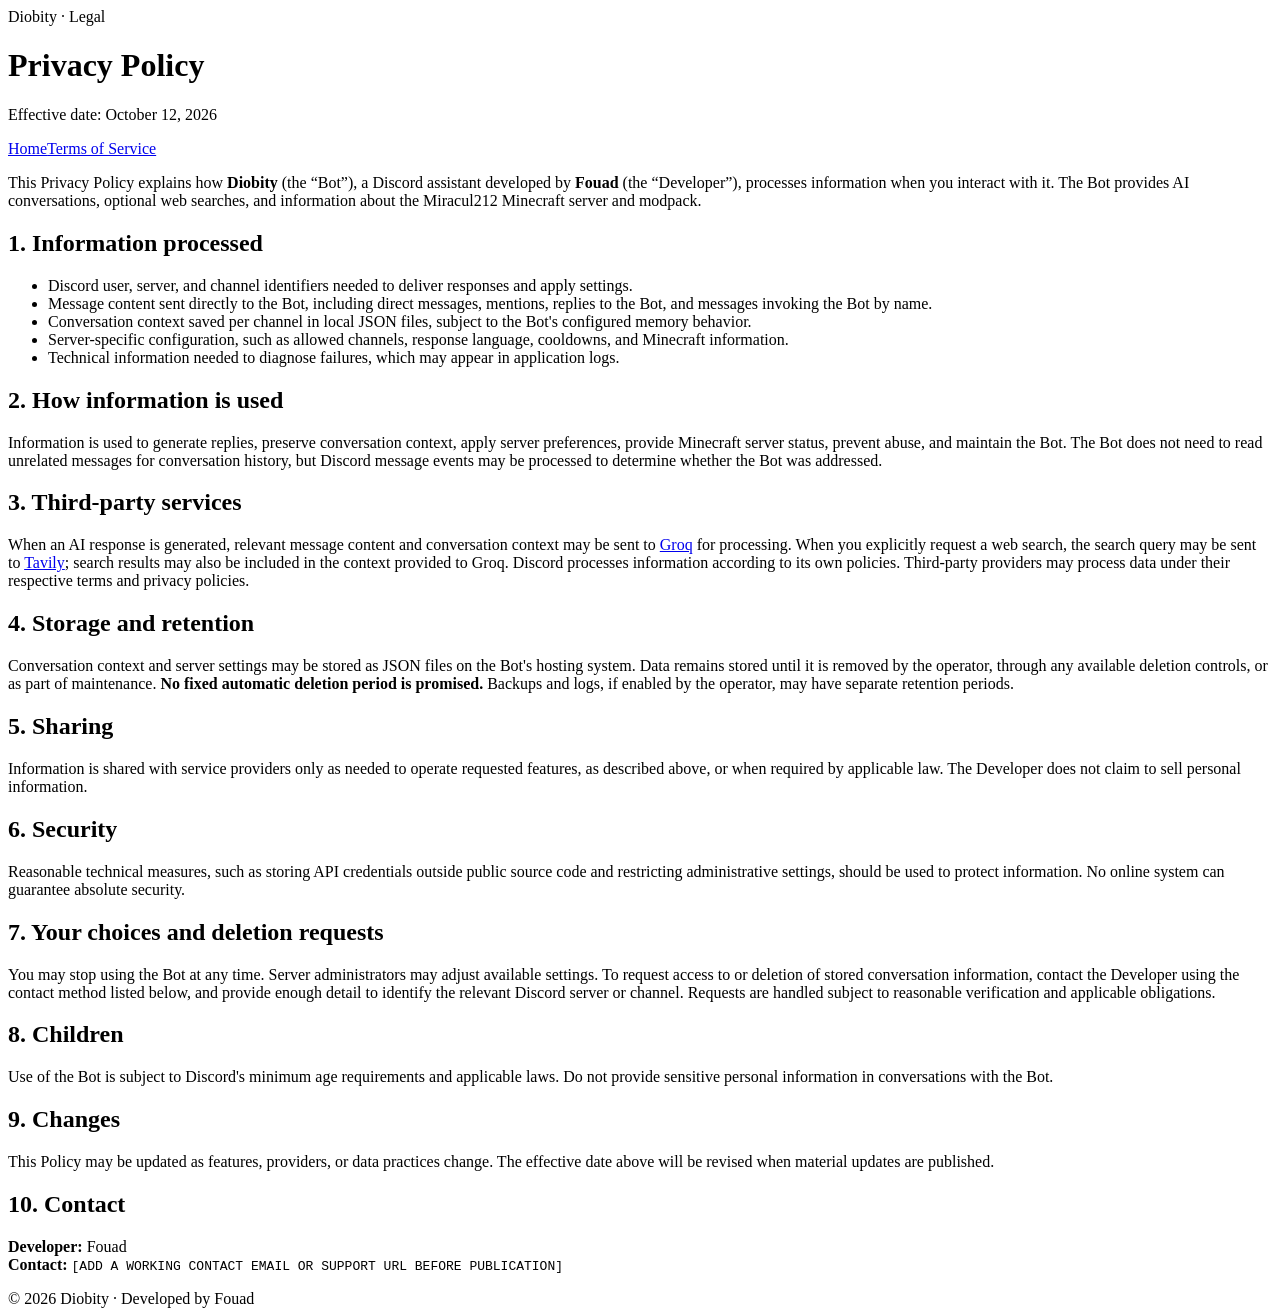
==== privacy.html @ dc1c0aa9 "Create privacy.html" ====
<!doctype html><html lang="en"><head><meta charset="utf-8"><meta name="viewport" content="width=device-width,initial-scale=1"><meta name="description" content="Privacy Policy for the Diobity Discord bot"><title>Privacy Policy | Diobity</title><link rel="stylesheet" href="style.css"></head><body><main><header><div class="eyebrow">Diobity · Legal</div><h1>Privacy Policy</h1><p>Effective date: October 12, 2026</p><nav><a href="index.html">Home</a><a href="terms.html">Terms of Service</a></nav></header><article class="panel"><p>This Privacy Policy explains how <strong>Diobity</strong> (the “Bot”), a Discord assistant developed by <strong>Fouad</strong> (the “Developer”), processes information when you interact with it. The Bot provides AI conversations, optional web searches, and information about the Miracul212 Minecraft server and modpack.</p><h2>1. Information processed</h2><ul><li>Discord user, server, and channel identifiers needed to deliver responses and apply settings.</li><li>Message content sent directly to the Bot, including direct messages, mentions, replies to the Bot, and messages invoking the Bot by name.</li><li>Conversation context saved per channel in local JSON files, subject to the Bot's configured memory behavior.</li><li>Server-specific configuration, such as allowed channels, response language, cooldowns, and Minecraft information.</li><li>Technical information needed to diagnose failures, which may appear in application logs.</li></ul><h2>2. How information is used</h2><p>Information is used to generate replies, preserve conversation context, apply server preferences, provide Minecraft server status, prevent abuse, and maintain the Bot. The Bot does not need to read unrelated messages for conversation history, but Discord message events may be processed to determine whether the Bot was addressed.</p><h2>3. Third-party services</h2><p>When an AI response is generated, relevant message content and conversation context may be sent to <a href="https://groq.com/" rel="noopener noreferrer">Groq</a> for processing. When you explicitly request a web search, the search query may be sent to <a href="https://www.tavily.com/" rel="noopener noreferrer">Tavily</a>; search results may also be included in the context provided to Groq. Discord processes information according to its own policies. Third-party providers may process data under their respective terms and privacy policies.</p><h2>4. Storage and retention</h2><p>Conversation context and server settings may be stored as JSON files on the Bot's hosting system. Data remains stored until it is removed by the operator, through any available deletion controls, or as part of maintenance. <strong>No fixed automatic deletion period is promised.</strong> Backups and logs, if enabled by the operator, may have separate retention periods.</p><h2>5. Sharing</h2><p>Information is shared with service providers only as needed to operate requested features, as described above, or when required by applicable law. The Developer does not claim to sell personal information.</p><h2>6. Security</h2><p>Reasonable technical measures, such as storing API credentials outside public source code and restricting administrative settings, should be used to protect information. No online system can guarantee absolute security.</p><h2>7. Your choices and deletion requests</h2><p>You may stop using the Bot at any time. Server administrators may adjust available settings. To request access to or deletion of stored conversation information, contact the Developer using the contact method listed below, and provide enough detail to identify the relevant Discord server or channel. Requests are handled subject to reasonable verification and applicable obligations.</p><h2>8. Children</h2><p>Use of the Bot is subject to Discord's minimum age requirements and applicable laws. Do not provide sensitive personal information in conversations with the Bot.</p><h2>9. Changes</h2><p>This Policy may be updated as features, providers, or data practices change. The effective date above will be revised when material updates are published.</p><h2>10. Contact</h2><p><strong>Developer:</strong> Fouad<br><strong>Contact:</strong> <code>[ADD A WORKING CONTACT EMAIL OR SUPPORT URL BEFORE PUBLICATION]</code></p></article><footer>© 2026 Diobity · Developed by Fouad</footer></main></body></html>
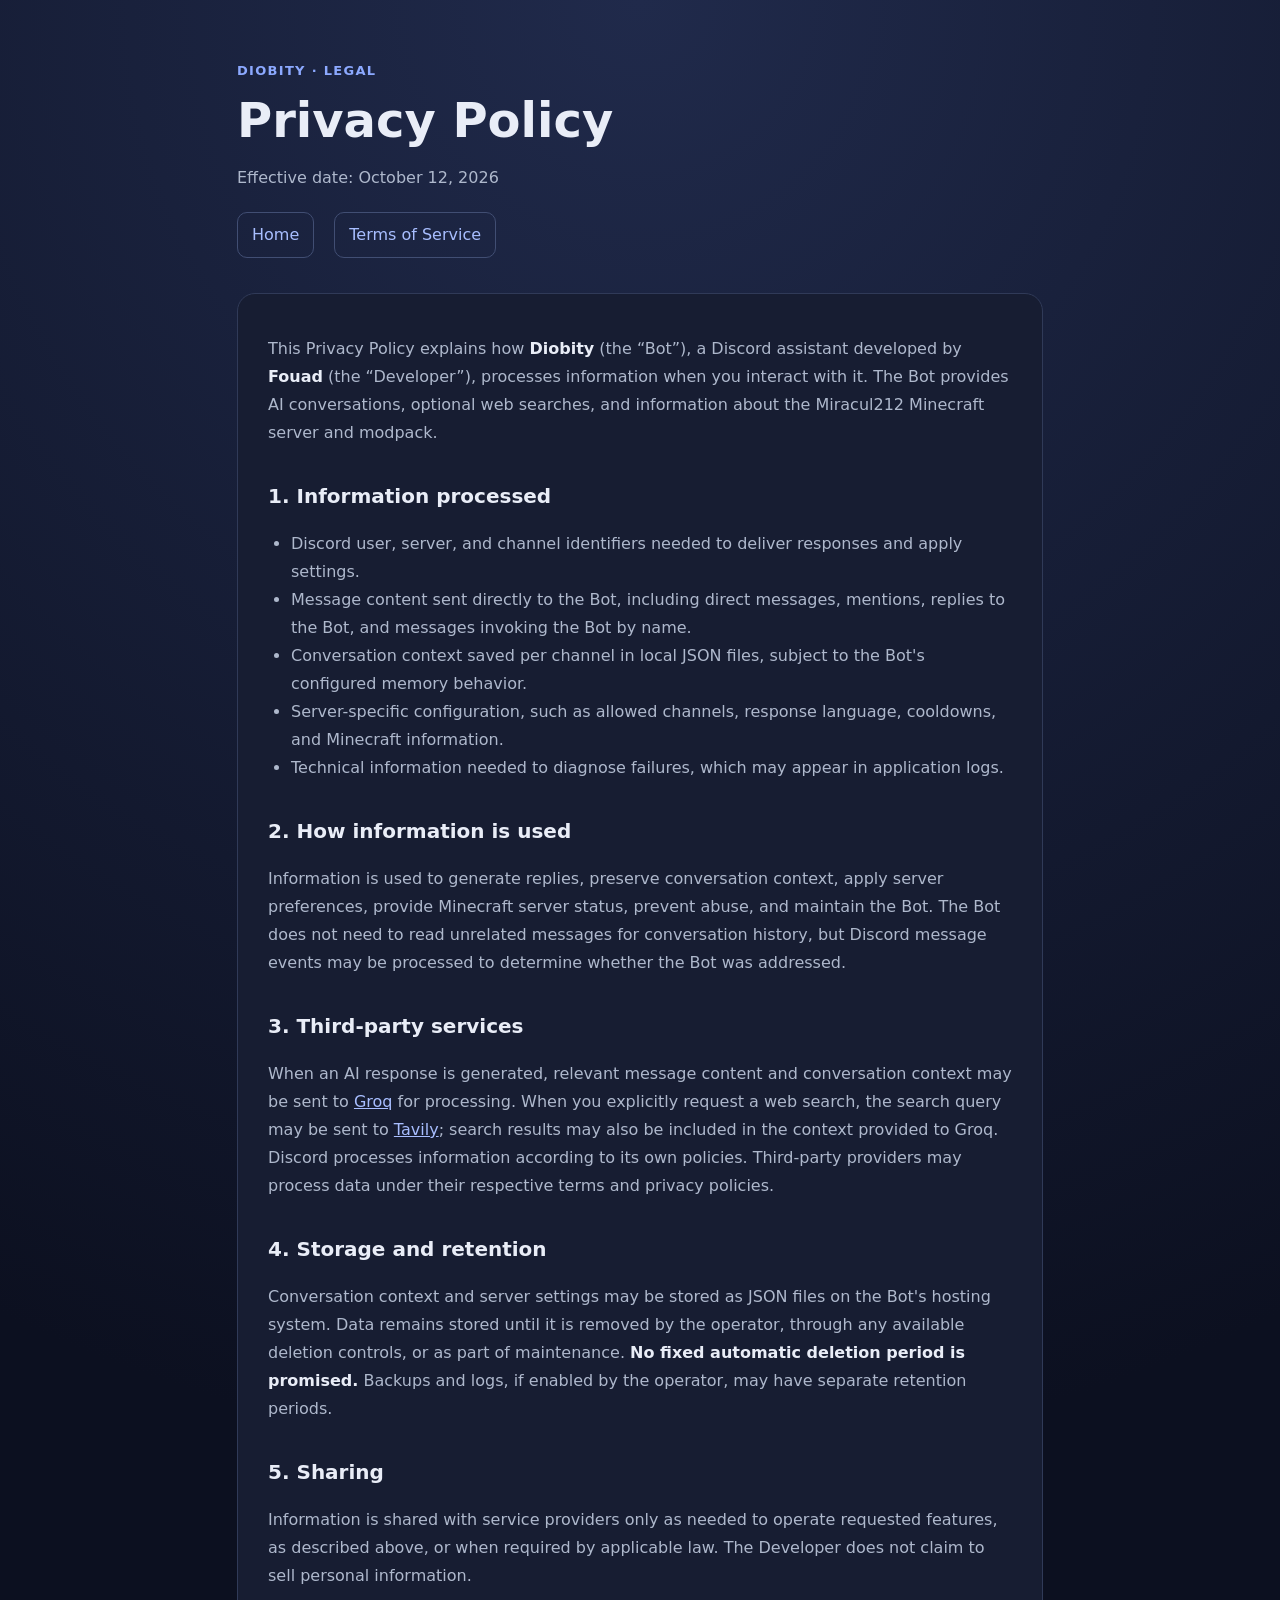
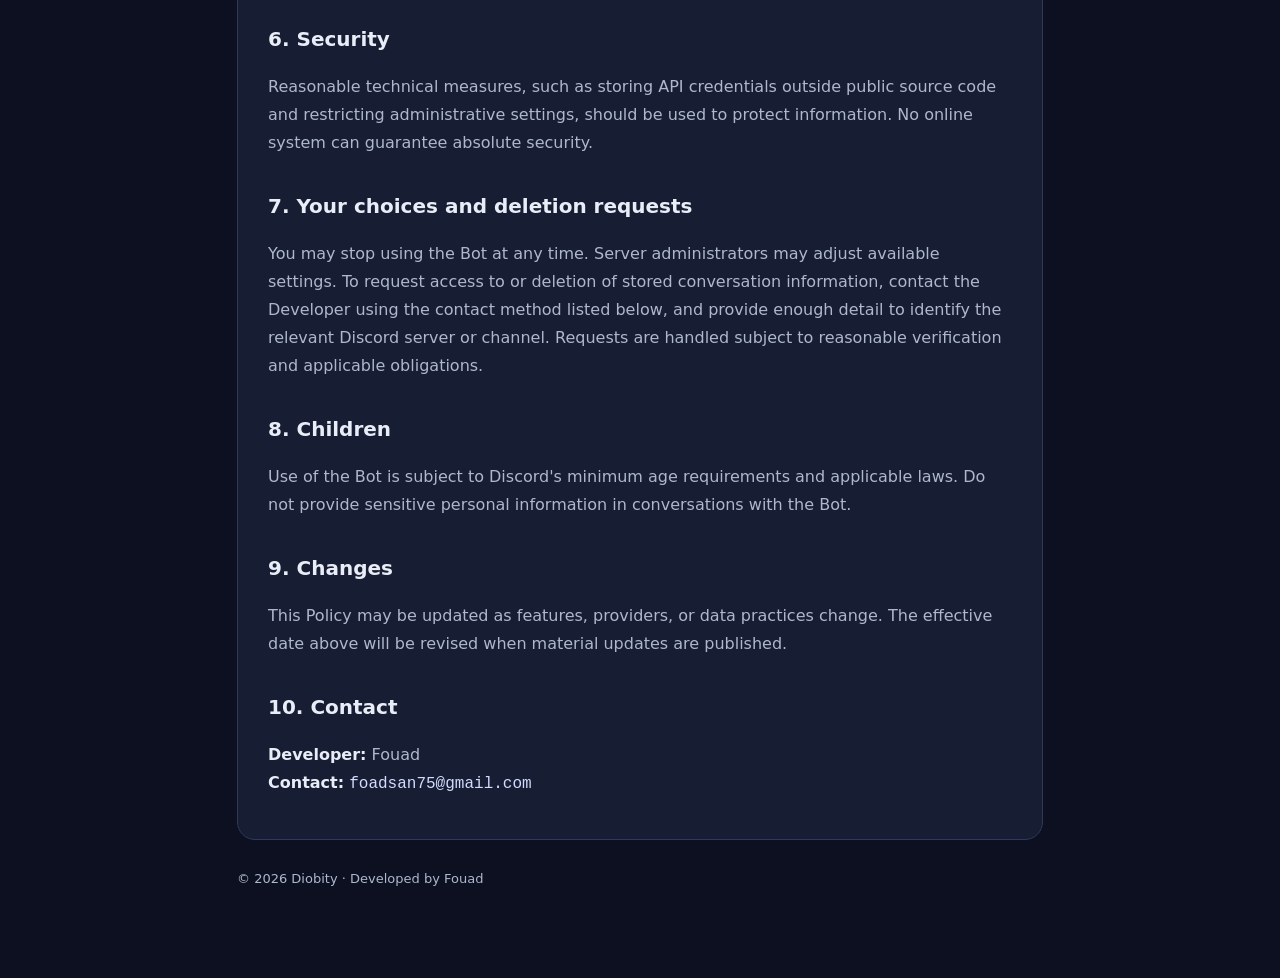
==== commit fd3a165f: "Update privacy.html" ====
--- a/privacy.html
+++ b/privacy.html
@@ -1 +1 @@
-<!doctype html><html lang="en"><head><meta charset="utf-8"><meta name="viewport" content="width=device-width,initial-scale=1"><meta name="description" content="Privacy Policy for the Diobity Discord bot"><title>Privacy Policy | Diobity</title><link rel="stylesheet" href="style.css"></head><body><main><header><div class="eyebrow">Diobity · Legal</div><h1>Privacy Policy</h1><p>Effective date: October 12, 2026</p><nav><a href="index.html">Home</a><a href="terms.html">Terms of Service</a></nav></header><article class="panel"><p>This Privacy Policy explains how <strong>Diobity</strong> (the “Bot”), a Discord assistant developed by <strong>Fouad</strong> (the “Developer”), processes information when you interact with it. The Bot provides AI conversations, optional web searches, and information about the Miracul212 Minecraft server and modpack.</p><h2>1. Information processed</h2><ul><li>Discord user, server, and channel identifiers needed to deliver responses and apply settings.</li><li>Message content sent directly to the Bot, including direct messages, mentions, replies to the Bot, and messages invoking the Bot by name.</li><li>Conversation context saved per channel in local JSON files, subject to the Bot's configured memory behavior.</li><li>Server-specific configuration, such as allowed channels, response language, cooldowns, and Minecraft information.</li><li>Technical information needed to diagnose failures, which may appear in application logs.</li></ul><h2>2. How information is used</h2><p>Information is used to generate replies, preserve conversation context, apply server preferences, provide Minecraft server status, prevent abuse, and maintain the Bot. The Bot does not need to read unrelated messages for conversation history, but Discord message events may be processed to determine whether the Bot was addressed.</p><h2>3. Third-party services</h2><p>When an AI response is generated, relevant message content and conversation context may be sent to <a href="https://groq.com/" rel="noopener noreferrer">Groq</a> for processing. When you explicitly request a web search, the search query may be sent to <a href="https://www.tavily.com/" rel="noopener noreferrer">Tavily</a>; search results may also be included in the context provided to Groq. Discord processes information according to its own policies. Third-party providers may process data under their respective terms and privacy policies.</p><h2>4. Storage and retention</h2><p>Conversation context and server settings may be stored as JSON files on the Bot's hosting system. Data remains stored until it is removed by the operator, through any available deletion controls, or as part of maintenance. <strong>No fixed automatic deletion period is promised.</strong> Backups and logs, if enabled by the operator, may have separate retention periods.</p><h2>5. Sharing</h2><p>Information is shared with service providers only as needed to operate requested features, as described above, or when required by applicable law. The Developer does not claim to sell personal information.</p><h2>6. Security</h2><p>Reasonable technical measures, such as storing API credentials outside public source code and restricting administrative settings, should be used to protect information. No online system can guarantee absolute security.</p><h2>7. Your choices and deletion requests</h2><p>You may stop using the Bot at any time. Server administrators may adjust available settings. To request access to or deletion of stored conversation information, contact the Developer using the contact method listed below, and provide enough detail to identify the relevant Discord server or channel. Requests are handled subject to reasonable verification and applicable obligations.</p><h2>8. Children</h2><p>Use of the Bot is subject to Discord's minimum age requirements and applicable laws. Do not provide sensitive personal information in conversations with the Bot.</p><h2>9. Changes</h2><p>This Policy may be updated as features, providers, or data practices change. The effective date above will be revised when material updates are published.</p><h2>10. Contact</h2><p><strong>Developer:</strong> Fouad<br><strong>Contact:</strong> <code>[ADD A WORKING CONTACT EMAIL OR SUPPORT URL BEFORE PUBLICATION]</code></p></article><footer>© 2026 Diobity · Developed by Fouad</footer></main></body></html>
+<!doctype html><html lang="en"><head><meta charset="utf-8"><meta name="viewport" content="width=device-width,initial-scale=1"><meta name="description" content="Privacy Policy for the Diobity Discord bot"><title>Privacy Policy | Diobity</title><link rel="stylesheet" href="style.css"></head><body><main><header><div class="eyebrow">Diobity · Legal</div><h1>Privacy Policy</h1><p>Effective date: October 12, 2026</p><nav><a href="index.html">Home</a><a href="terms.html">Terms of Service</a></nav></header><article class="panel"><p>This Privacy Policy explains how <strong>Diobity</strong> (the “Bot”), a Discord assistant developed by <strong>Fouad</strong> (the “Developer”), processes information when you interact with it. The Bot provides AI conversations, optional web searches, and information about the Miracul212 Minecraft server and modpack.</p><h2>1. Information processed</h2><ul><li>Discord user, server, and channel identifiers needed to deliver responses and apply settings.</li><li>Message content sent directly to the Bot, including direct messages, mentions, replies to the Bot, and messages invoking the Bot by name.</li><li>Conversation context saved per channel in local JSON files, subject to the Bot's configured memory behavior.</li><li>Server-specific configuration, such as allowed channels, response language, cooldowns, and Minecraft information.</li><li>Technical information needed to diagnose failures, which may appear in application logs.</li></ul><h2>2. How information is used</h2><p>Information is used to generate replies, preserve conversation context, apply server preferences, provide Minecraft server status, prevent abuse, and maintain the Bot. The Bot does not need to read unrelated messages for conversation history, but Discord message events may be processed to determine whether the Bot was addressed.</p><h2>3. Third-party services</h2><p>When an AI response is generated, relevant message content and conversation context may be sent to <a href="https://groq.com/" rel="noopener noreferrer">Groq</a> for processing. When you explicitly request a web search, the search query may be sent to <a href="https://www.tavily.com/" rel="noopener noreferrer">Tavily</a>; search results may also be included in the context provided to Groq. Discord processes information according to its own policies. Third-party providers may process data under their respective terms and privacy policies.</p><h2>4. Storage and retention</h2><p>Conversation context and server settings may be stored as JSON files on the Bot's hosting system. Data remains stored until it is removed by the operator, through any available deletion controls, or as part of maintenance. <strong>No fixed automatic deletion period is promised.</strong> Backups and logs, if enabled by the operator, may have separate retention periods.</p><h2>5. Sharing</h2><p>Information is shared with service providers only as needed to operate requested features, as described above, or when required by applicable law. The Developer does not claim to sell personal information.</p><h2>6. Security</h2><p>Reasonable technical measures, such as storing API credentials outside public source code and restricting administrative settings, should be used to protect information. No online system can guarantee absolute security.</p><h2>7. Your choices and deletion requests</h2><p>You may stop using the Bot at any time. Server administrators may adjust available settings. To request access to or deletion of stored conversation information, contact the Developer using the contact method listed below, and provide enough detail to identify the relevant Discord server or channel. Requests are handled subject to reasonable verification and applicable obligations.</p><h2>8. Children</h2><p>Use of the Bot is subject to Discord's minimum age requirements and applicable laws. Do not provide sensitive personal information in conversations with the Bot.</p><h2>9. Changes</h2><p>This Policy may be updated as features, providers, or data practices change. The effective date above will be revised when material updates are published.</p><h2>10. Contact</h2><p><strong>Developer:</strong> Fouad<br><strong>Contact:</strong> <code>foadsan75@gmail.com</code></p></article><footer>© 2026 Diobity · Developed by Fouad</footer></main></body></html>
--- a/style.css
+++ b/style.css
@@ -0,0 +1 @@
+:root{color-scheme:dark;--bg:#0c1020;--card:#171d32;--text:#e9edf7;--muted:#aeb8cc;--accent:#8ca9ff}*{box-sizing:border-box}body{margin:0;font:16px/1.75 system-ui,-apple-system,Segoe UI,sans-serif;background:radial-gradient(circle at top,#202a4b,var(--bg) 55%);color:var(--text)}main{max-width:850px;margin:60px auto;padding:0 22px}header{margin-bottom:30px}.eyebrow{color:var(--accent);font-weight:700;letter-spacing:.1em;text-transform:uppercase;font-size:13px}h1{font-size:clamp(2rem,5vw,3rem);line-height:1.15;margin:10px 0}h2{font-size:1.25rem;margin:32px 0 8px}p,li{color:var(--muted)}strong{color:var(--text)}a{color:#a8beff}nav{display:flex;gap:20px;flex-wrap:wrap;margin:20px 0 35px}nav a{padding:8px 14px;border:1px solid #414e73;border-radius:10px;text-decoration:none}.panel{background:var(--card);padding:25px 30px;border:1px solid #303a58;border-radius:18px}footer{padding:28px 0;color:var(--muted);font-size:13px}.notice{border-left:3px solid var(--accent);padding:10px 15px;background:#222b47;border-radius:4px}code{color:#d3dcff}ul{padding-left:23px}@media(max-width:600px){main{margin:30px auto}.panel{padding:18px}}
